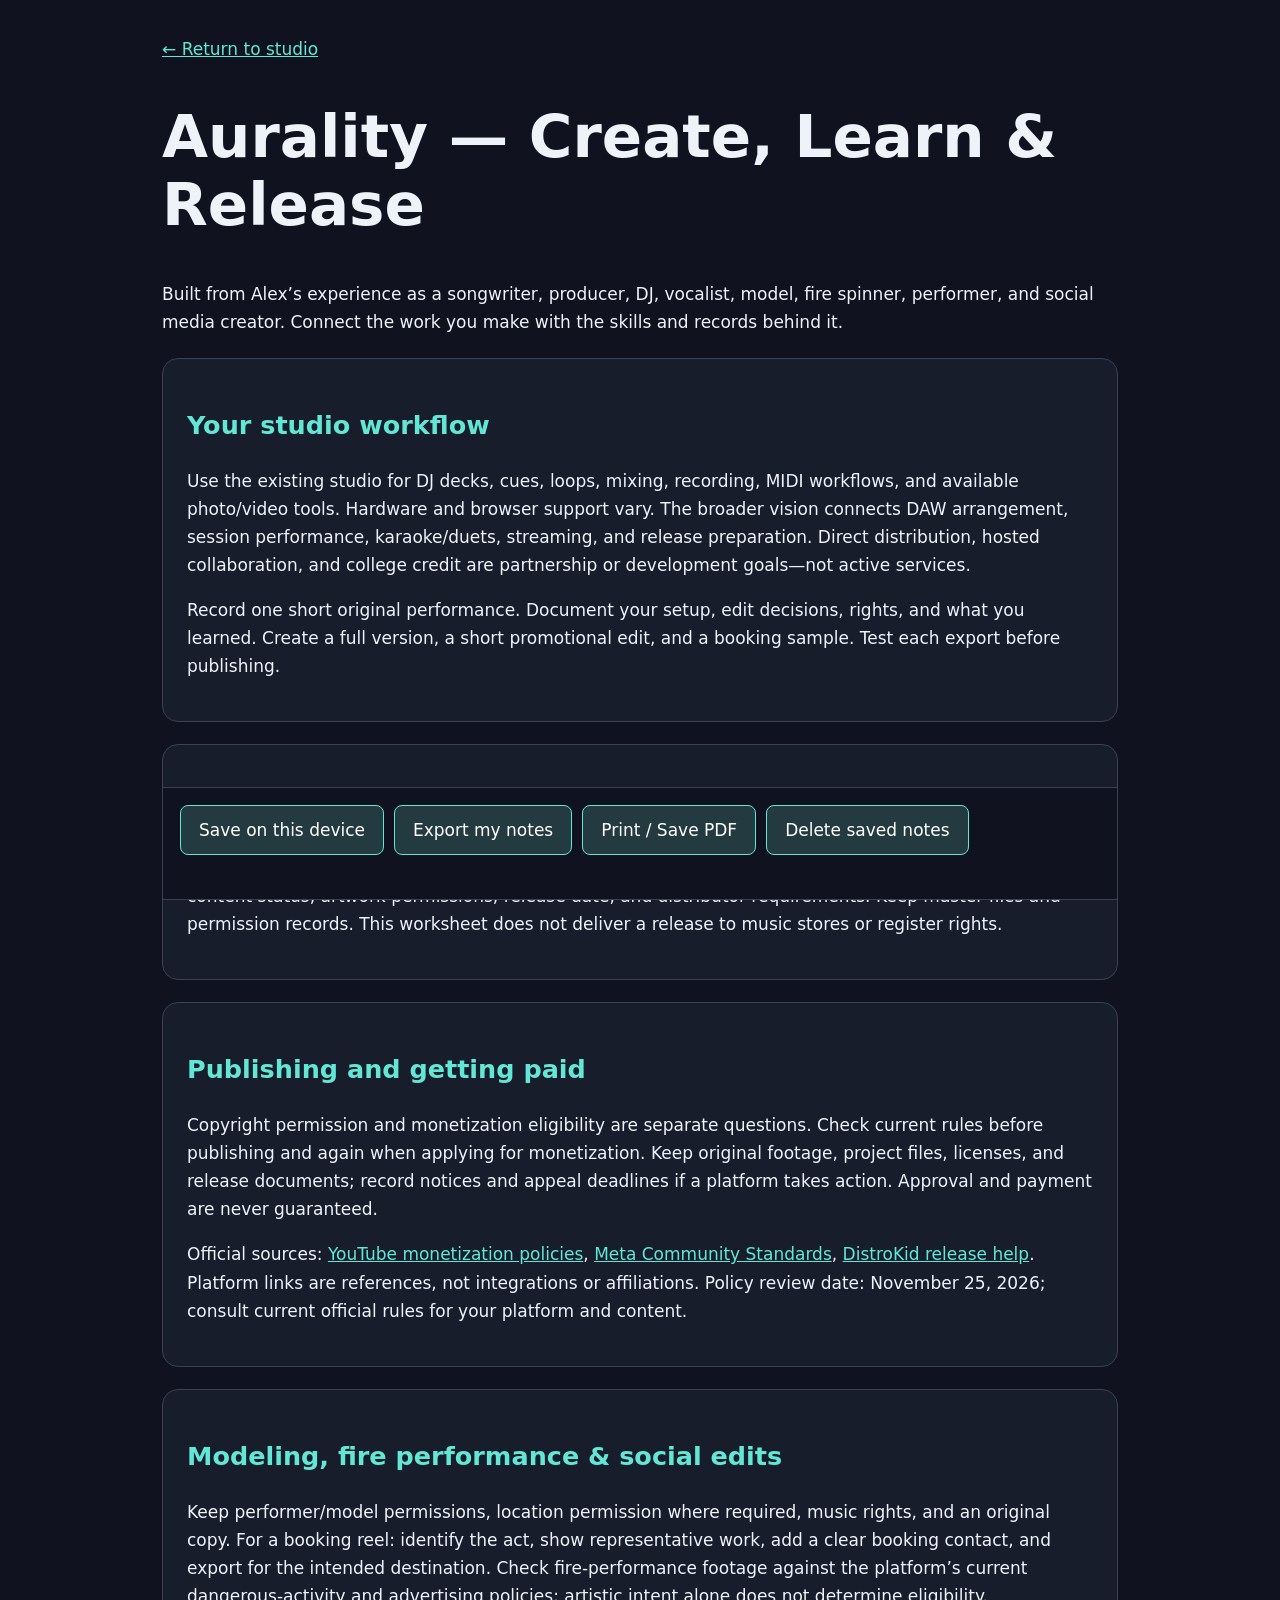
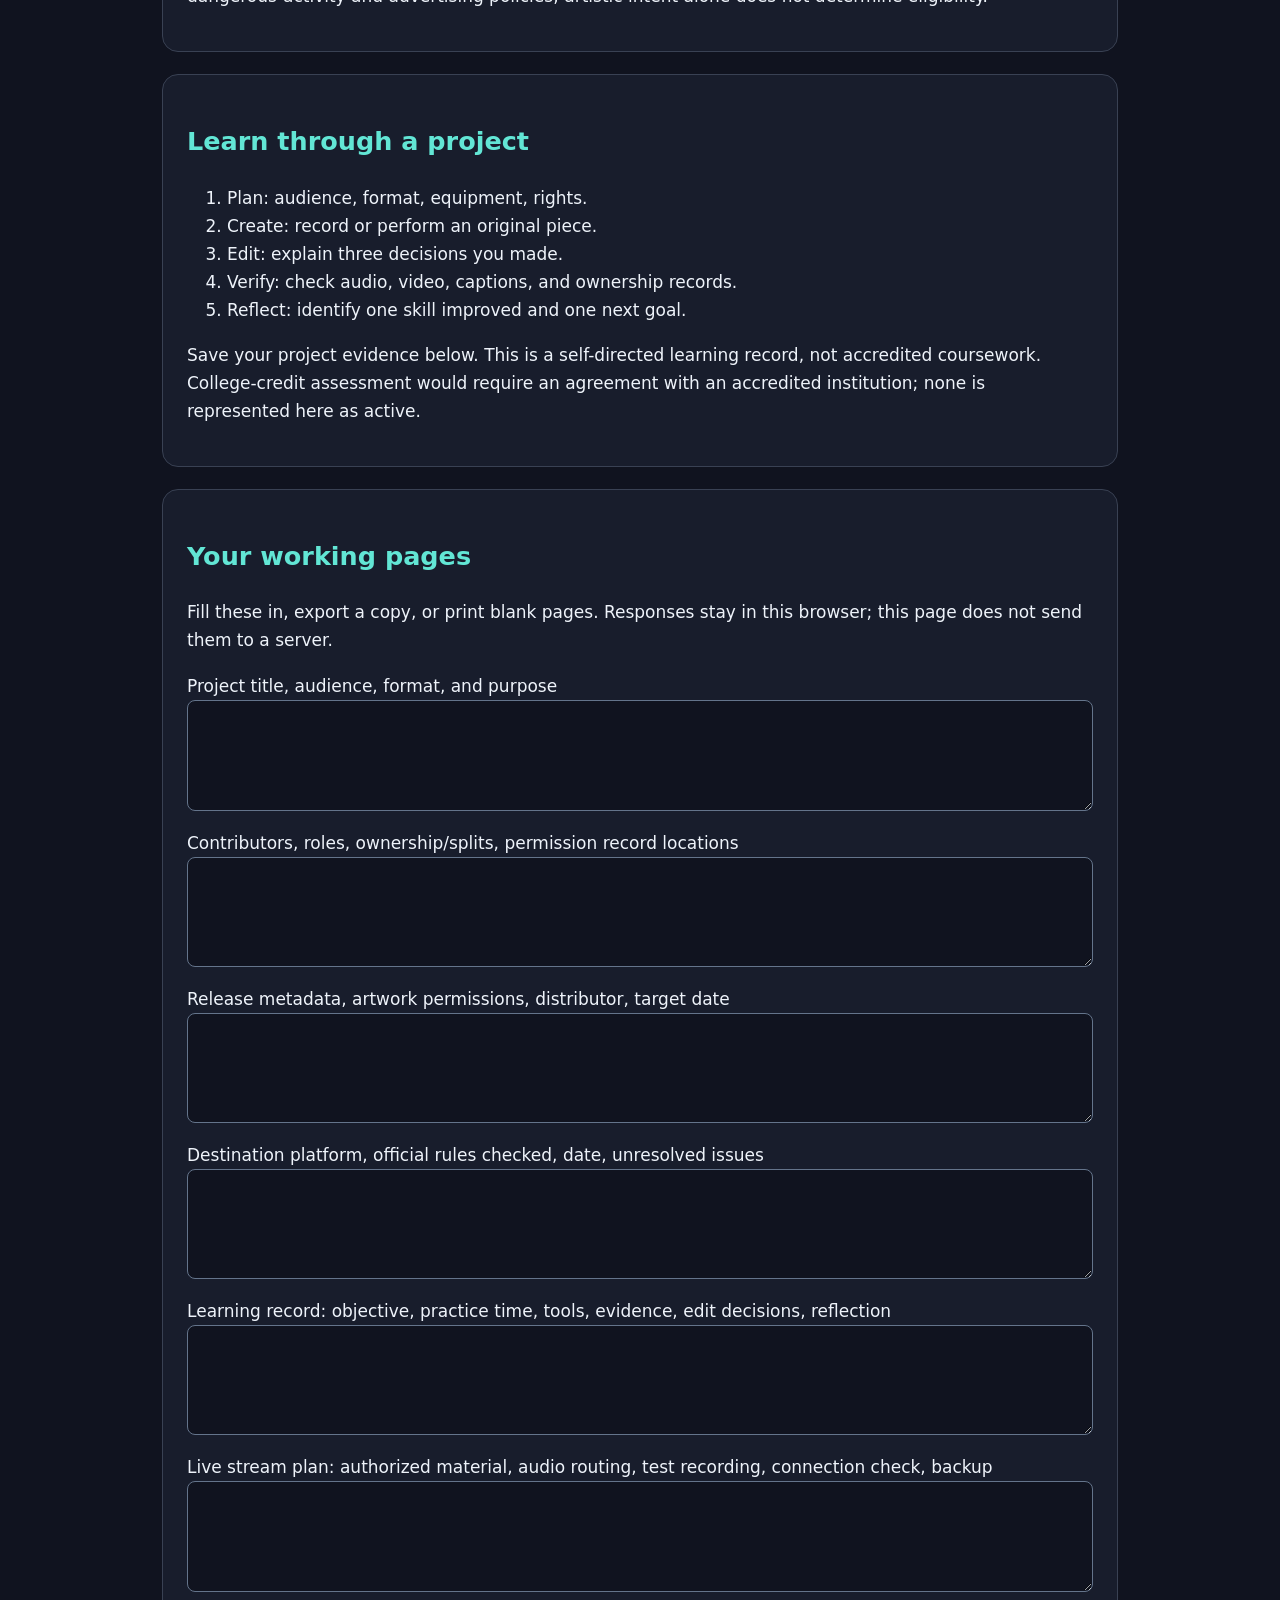
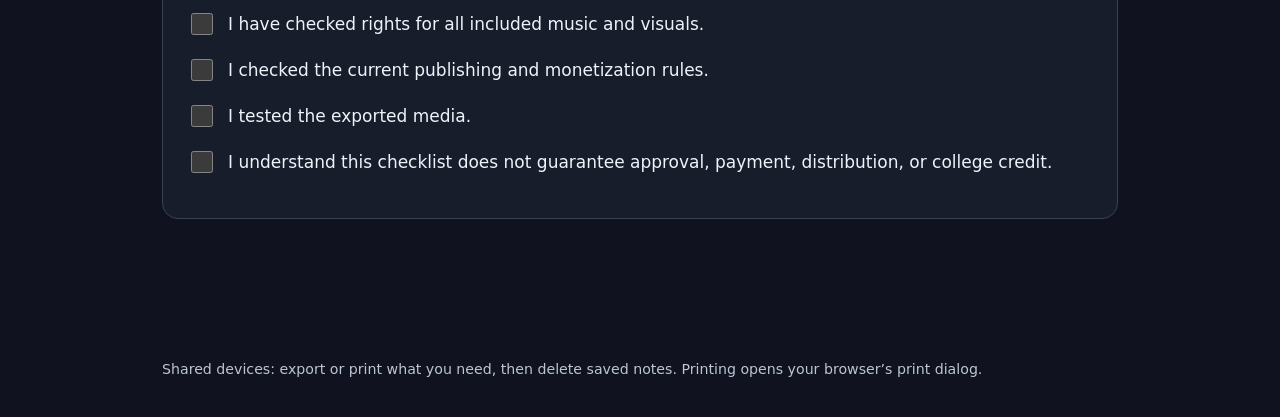
==== creator-hub.html @ c56d549f "Add practical learning, reflection and production resources with transparent feature limits" ====
<!doctype html><html lang="en"><head><meta charset="utf-8"><meta name="viewport" content="width=device-width,initial-scale=1"><title>Aurality — Create, Learn &amp; Release</title><style>
:root{color-scheme:dark;font:17px/1.65 system-ui;background:#10131f;color:#eef3fa}*{box-sizing:border-box}body{margin:0}main{max-width:1000px;margin:auto;padding:35px 22px}a{color:#62e6d5}h1{font-size:clamp(2rem,6vw,3.5rem);line-height:1.15}h2{color:#62e6d5}section{border:1px solid #394153;border-radius:16px;padding:24px;margin:22px 0;background:#181d2c}label{display:block;margin:18px 0}textarea{display:block;width:100%;padding:12px;font:inherit;color:inherit;background:#10131f;border:1px solid #64748b;border-radius:8px}button{font:inherit;padding:10px 18px;border-radius:8px;border:1px solid #62e6d5;background:#233b40;color:white;cursor:pointer;margin:5px}button:focus-visible,a:focus-visible,input:focus-visible,textarea:focus-visible{outline:3px solid #ffbf69;outline-offset:3px}.check{display:flex;gap:12px;align-items:flex-start}input[type=checkbox]{width:22px;height:22px;flex-shrink:0}small{color:#bbc5d6}.actions{position:sticky;bottom:0;padding:12px;background:#10131f;border:1px solid #394153}#status{min-height:1.6em} @media print{ :root{color-scheme:light;background:white;color:black;font-size:11pt}main{padding:0}section{background:white;border:1px solid #aaa;break-inside:avoid}h2,a{color:black}.actions,nav{display:none}textarea{color:black;background:white;border:1px solid #aaa;min-height:100px;height:auto}small{color:#333}a::after{content:' (' attr(href) ')';overflow-wrap:anywhere}}
</style></head><body><main><nav><a href="/">← Return to studio</a></nav><h1>Aurality — Create, Learn &amp; Release</h1><p>Built from Alex’s experience as a songwriter, producer, DJ, vocalist, model, fire spinner, performer, and social media creator. Connect the work you make with the skills and records behind it.</p><section><h2>Your studio workflow</h2><p>Use the existing studio for DJ decks, cues, loops, mixing, recording, MIDI workflows, and available photo/video tools. Hardware and browser support vary. The broader vision connects DAW arrangement, session performance, karaoke/duets, streaming, and release preparation. Direct distribution, hosted collaboration, and college credit are partnership or development goals—not active services.</p><p>Record one short original performance. Document your setup, edit decisions, rights, and what you learned. Create a full version, a short promotional edit, and a booking sample. Test each export before publishing.</p></section><section><h2>Release preparation checklist</h2><p>Record the title, artist names, writers, producer credits, ownership and splits, recording version, explicit-content status, artwork permissions, release date, and distributor requirements. Keep master files and permission records. This worksheet does not deliver a release to music stores or register rights.</p></section><section><h2>Publishing and getting paid</h2><p>Copyright permission and monetization eligibility are separate questions. Check current rules before publishing and again when applying for monetization. Keep original footage, project files, licenses, and release documents; record notices and appeal deadlines if a platform takes action. Approval and payment are never guaranteed.</p><p>Official sources: <a href="https://support.google.com/youtube/answer/1311392">YouTube monetization policies</a>, <a href="https://transparency.meta.com/policies/community-standards/">Meta Community Standards</a>, <a href="https://support.distrokid.com/">DistroKid release help</a>. Platform links are references, not integrations or affiliations. Policy review date: November 25, 2026; consult current official rules for your platform and content.</p></section><section><h2>Modeling, fire performance &amp; social edits</h2><p>Keep performer/model permissions, location permission where required, music rights, and an original copy. For a booking reel: identify the act, show representative work, add a clear booking contact, and export for the intended destination. Check fire-performance footage against the platform’s current dangerous-activity and advertising policies; artistic intent alone does not determine eligibility.</p></section><section><h2>Learn through a project</h2><ol><li>Plan: audience, format, equipment, rights.</li><li>Create: record or perform an original piece.</li><li>Edit: explain three decisions you made.</li><li>Verify: check audio, video, captions, and ownership records.</li><li>Reflect: identify one skill improved and one next goal.</li></ol><p>Save your project evidence below. This is a self-directed learning record, not accredited coursework. College-credit assessment would require an agreement with an accredited institution; none is represented here as active.</p></section><form id="planner"><section><h2>Your working pages</h2><p>Fill these in, export a copy, or print blank pages. Responses stay in this browser; this page does not send them to a server.</p><label>Project title, audience, format, and purpose<textarea name="project" rows="3"></textarea></label><label>Contributors, roles, ownership/splits, permission record locations<textarea name="credits" rows="3"></textarea></label><label>Release metadata, artwork permissions, distributor, target date<textarea name="release" rows="3"></textarea></label><label>Destination platform, official rules checked, date, unresolved issues<textarea name="platform" rows="3"></textarea></label><label>Learning record: objective, practice time, tools, evidence, edit decisions, reflection<textarea name="learning" rows="3"></textarea></label><label>Live stream plan: authorized material, audio routing, test recording, connection check, backup<textarea name="stream" rows="3"></textarea></label> <label class="check"><input type="checkbox" name="check0"> I have checked rights for all included music and visuals.</label><label class="check"><input type="checkbox" name="check1"> I checked the current publishing and monetization rules.</label><label class="check"><input type="checkbox" name="check2"> I tested the exported media.</label><label class="check"><input type="checkbox" name="check3"> I understand this checklist does not guarantee approval, payment, distribution, or college credit.</label></section></form><div class="actions"><button id="save" type="button">Save on this device</button><button id="export" type="button">Export my notes</button><button id="print" type="button">Print / Save PDF</button><button id="clear" type="button">Delete saved notes</button><div id="status" role="status" aria-live="polite"></div></div><small>Shared devices: export or print what you need, then delete saved notes. Printing opens your browser’s print dialog.</small></main><script>
const form=document.querySelector('#planner'),status=document.querySelector('#status'),key='creator-resource:'+location.pathname;
function values(){return Object.fromEntries(Array.from(form.elements).filter(e=>e.name).map(e=>[e.name,e.type==='checkbox'?e.checked:e.value]));}
try{const saved=JSON.parse(localStorage.getItem(key)||'{}');for(const e of form.elements){if(e.name in saved){if(e.type==='checkbox')e.checked=!!saved[e.name];else e.value=saved[e.name];}}}catch{status.textContent='Saved notes could not be loaded. You can still print or export.';}
document.querySelector('#save').onclick=()=>{try{localStorage.setItem(key,JSON.stringify(values()));status.textContent='Saved on this device.';}catch{status.textContent='Device storage unavailable. Export your notes instead.';}};
document.querySelector('#export').onclick=()=>{const blob=new Blob([JSON.stringify({title:document.title,exportedAt:new Date().toISOString(),responses:values()},null,2)],{type:'application/json'});const url=URL.createObjectURL(blob),a=document.createElement('a');a.href=url;a.download='project-notes.json';a.click();setTimeout(()=>URL.revokeObjectURL(url),1000);status.textContent='Notes exported.';};
document.querySelector('#print').onclick=()=>{for(const e of form.querySelectorAll('textarea')){e.style.height='auto';e.style.height=Math.max(100,e.scrollHeight)+'px';}window.print();};
document.querySelector('#clear').onclick=()=>{if(confirm('Delete notes saved by this page on this device? Exported copies will remain.')){try{localStorage.removeItem(key);}catch{}form.reset();status.textContent='Saved notes deleted from this device.';}};
</script></body></html>
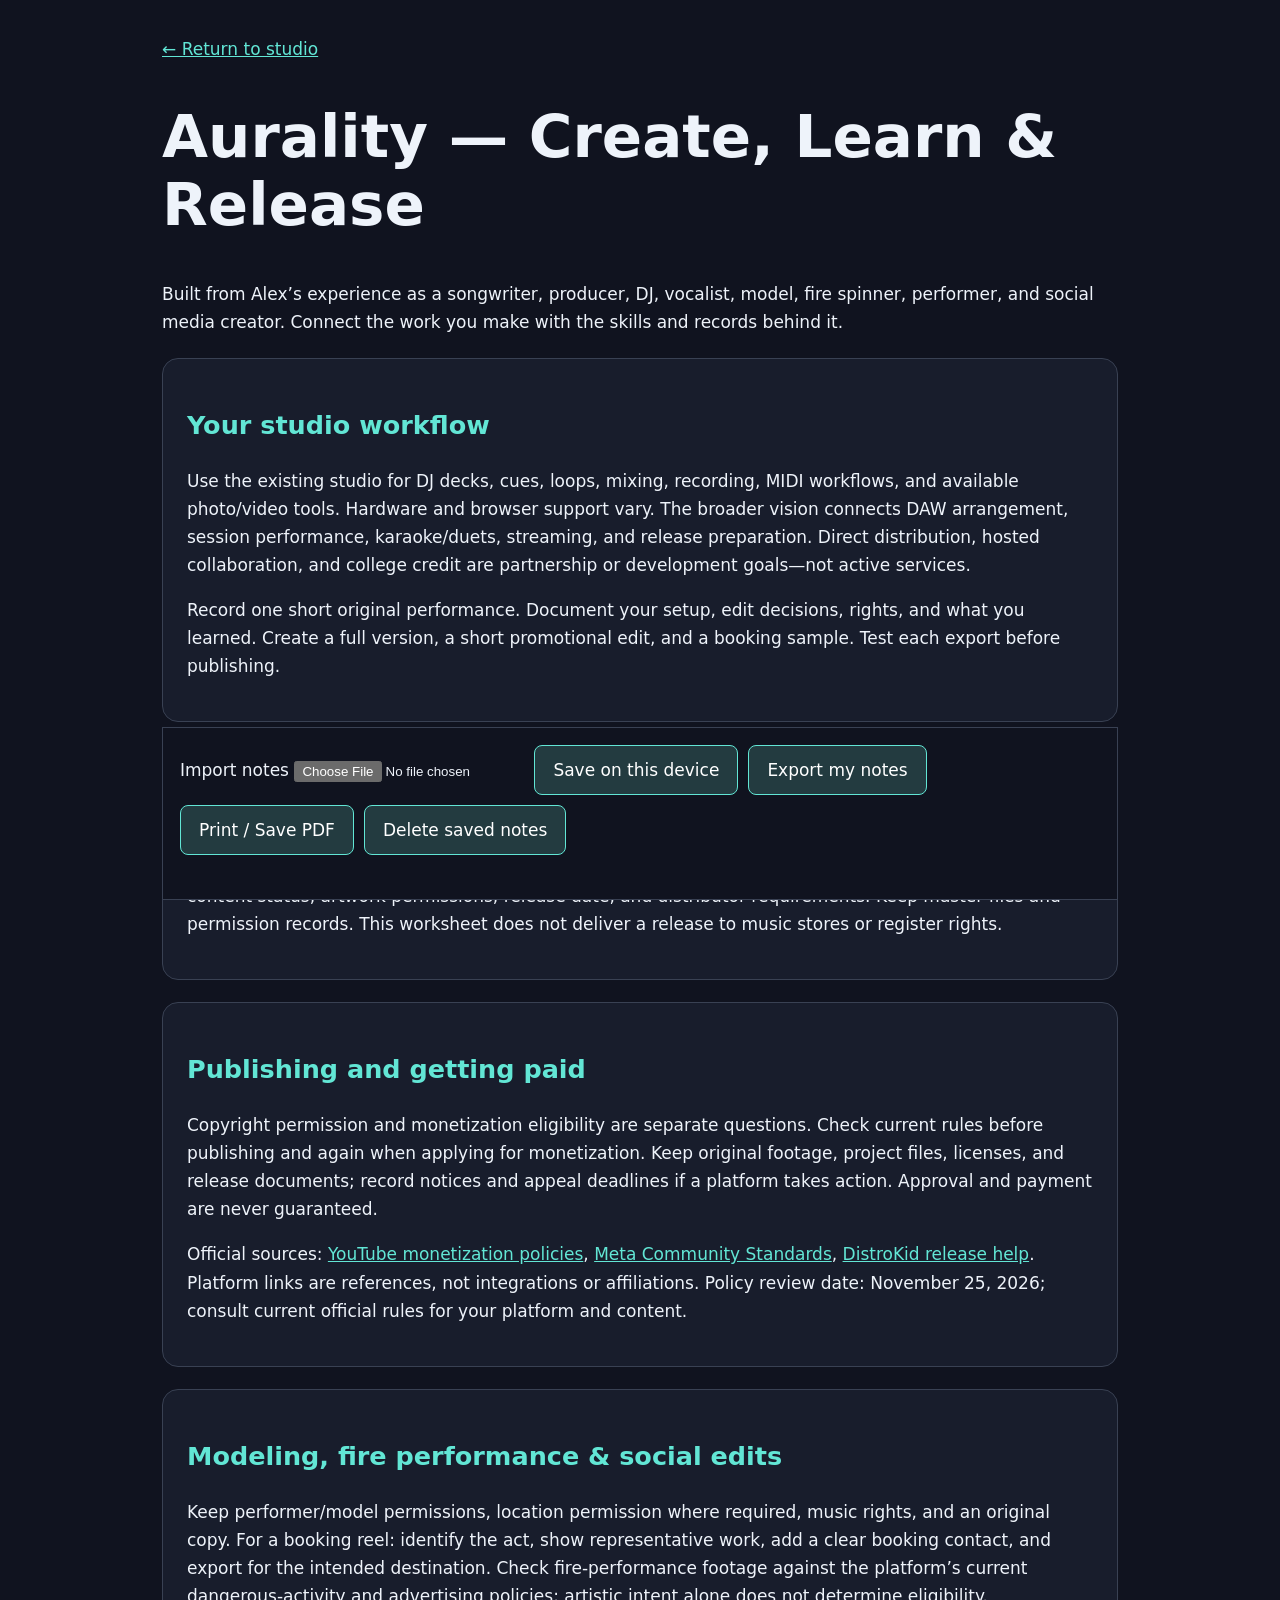
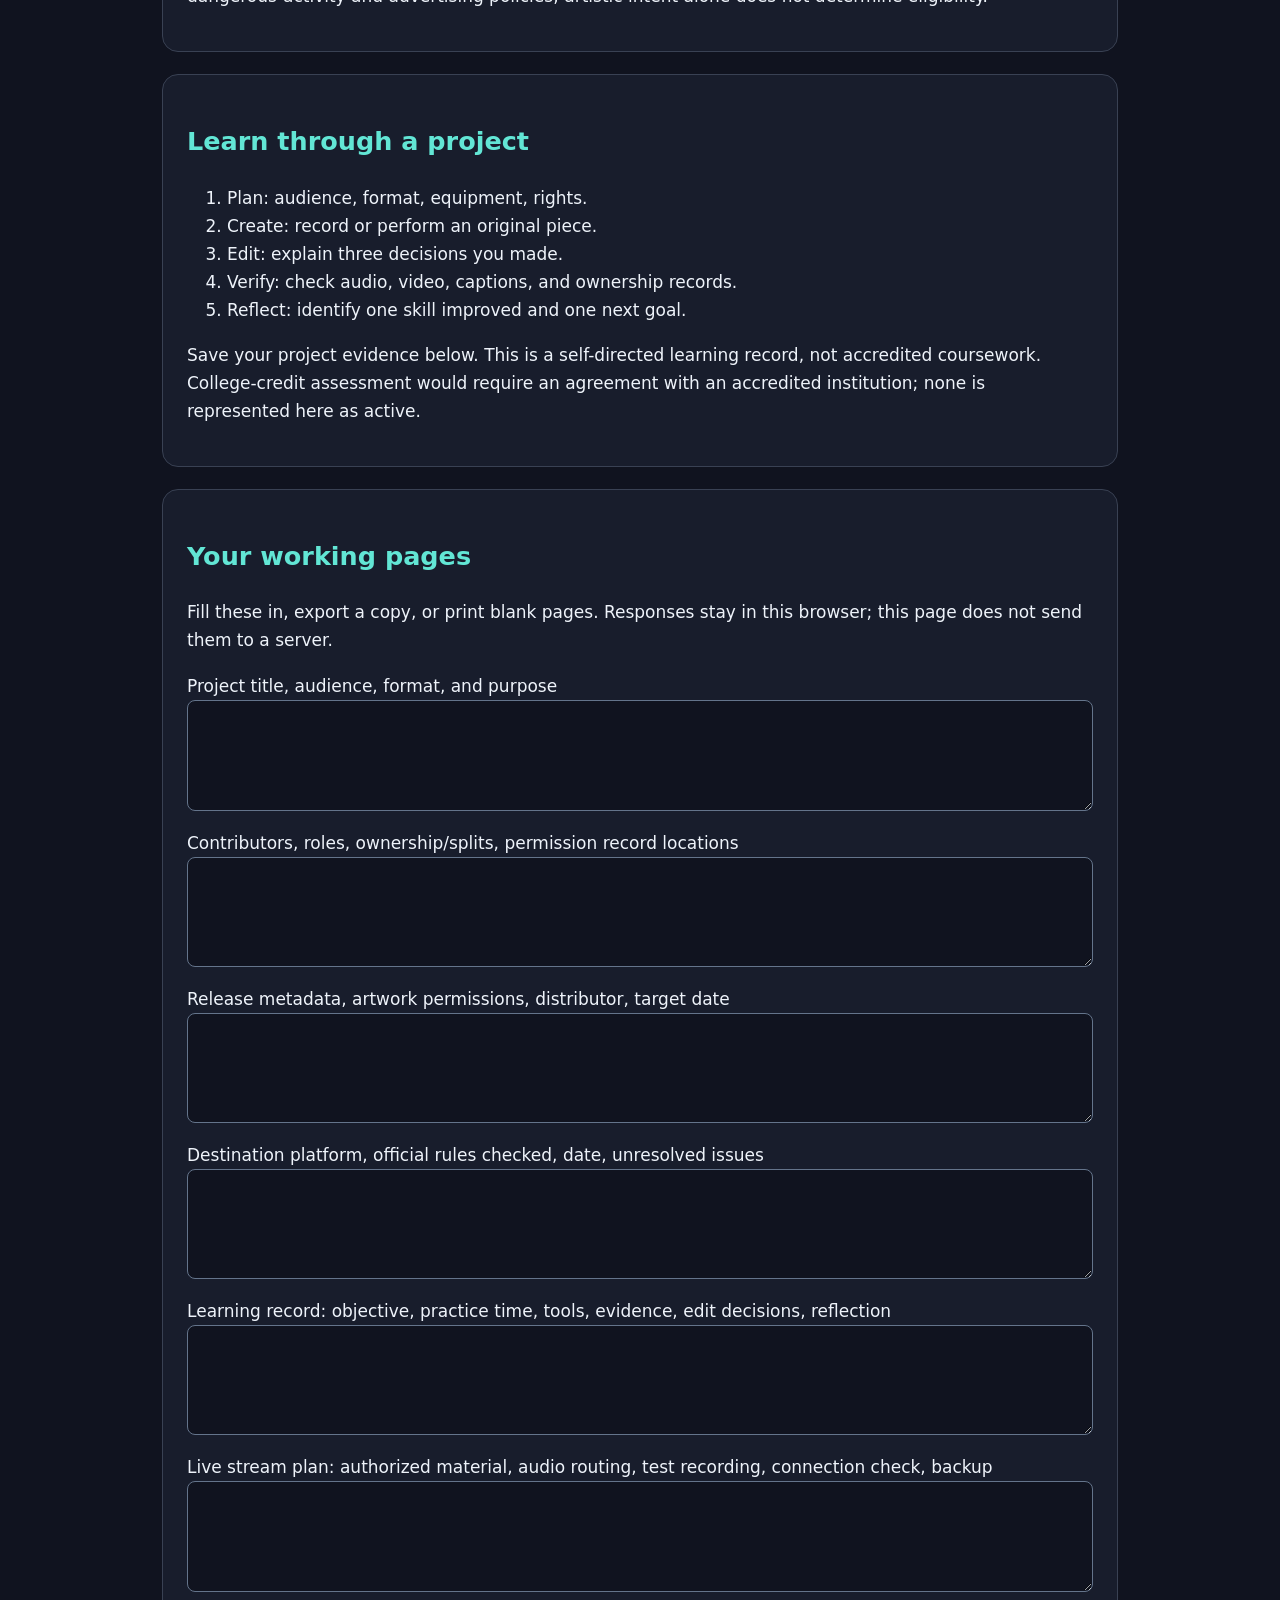
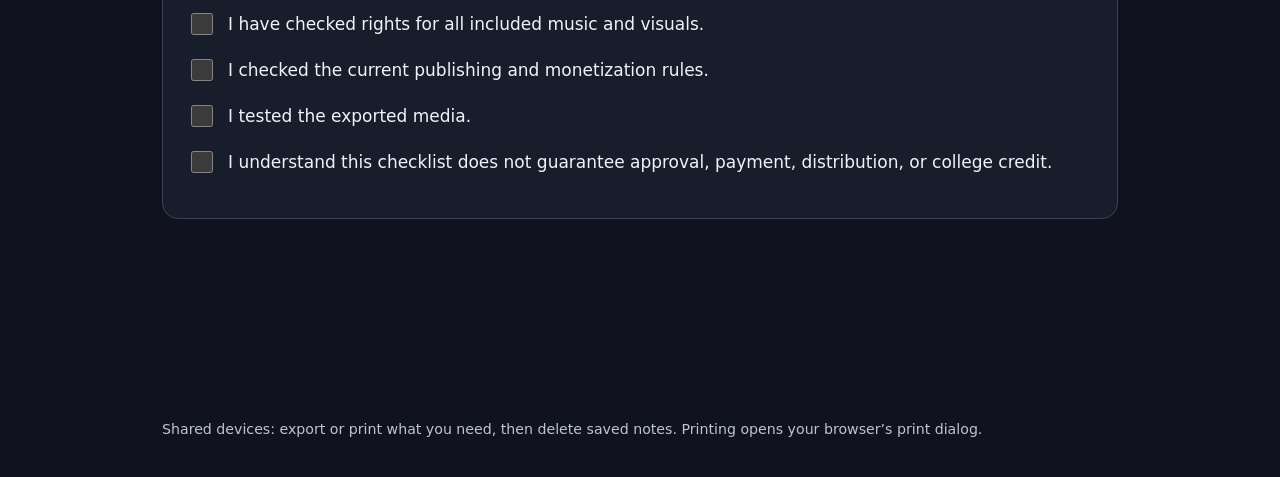
==== commit abb2841f: "Improve recording exports, private storage, GED practice and portable workbook notes" ====
--- a/creator-hub.html
+++ b/creator-hub.html
@@ -1,6 +1,6 @@
 <!doctype html><html lang="en"><head><meta charset="utf-8"><meta name="viewport" content="width=device-width,initial-scale=1"><title>Aurality — Create, Learn &amp; Release</title><style>
 :root{color-scheme:dark;font:17px/1.65 system-ui;background:#10131f;color:#eef3fa}*{box-sizing:border-box}body{margin:0}main{max-width:1000px;margin:auto;padding:35px 22px}a{color:#62e6d5}h1{font-size:clamp(2rem,6vw,3.5rem);line-height:1.15}h2{color:#62e6d5}section{border:1px solid #394153;border-radius:16px;padding:24px;margin:22px 0;background:#181d2c}label{display:block;margin:18px 0}textarea{display:block;width:100%;padding:12px;font:inherit;color:inherit;background:#10131f;border:1px solid #64748b;border-radius:8px}button{font:inherit;padding:10px 18px;border-radius:8px;border:1px solid #62e6d5;background:#233b40;color:white;cursor:pointer;margin:5px}button:focus-visible,a:focus-visible,input:focus-visible,textarea:focus-visible{outline:3px solid #ffbf69;outline-offset:3px}.check{display:flex;gap:12px;align-items:flex-start}input[type=checkbox]{width:22px;height:22px;flex-shrink:0}small{color:#bbc5d6}.actions{position:sticky;bottom:0;padding:12px;background:#10131f;border:1px solid #394153}#status{min-height:1.6em} @media print{ :root{color-scheme:light;background:white;color:black;font-size:11pt}main{padding:0}section{background:white;border:1px solid #aaa;break-inside:avoid}h2,a{color:black}.actions,nav{display:none}textarea{color:black;background:white;border:1px solid #aaa;min-height:100px;height:auto}small{color:#333}a::after{content:' (' attr(href) ')';overflow-wrap:anywhere}}
-</style></head><body><main><nav><a href="/">← Return to studio</a></nav><h1>Aurality — Create, Learn &amp; Release</h1><p>Built from Alex’s experience as a songwriter, producer, DJ, vocalist, model, fire spinner, performer, and social media creator. Connect the work you make with the skills and records behind it.</p><section><h2>Your studio workflow</h2><p>Use the existing studio for DJ decks, cues, loops, mixing, recording, MIDI workflows, and available photo/video tools. Hardware and browser support vary. The broader vision connects DAW arrangement, session performance, karaoke/duets, streaming, and release preparation. Direct distribution, hosted collaboration, and college credit are partnership or development goals—not active services.</p><p>Record one short original performance. Document your setup, edit decisions, rights, and what you learned. Create a full version, a short promotional edit, and a booking sample. Test each export before publishing.</p></section><section><h2>Release preparation checklist</h2><p>Record the title, artist names, writers, producer credits, ownership and splits, recording version, explicit-content status, artwork permissions, release date, and distributor requirements. Keep master files and permission records. This worksheet does not deliver a release to music stores or register rights.</p></section><section><h2>Publishing and getting paid</h2><p>Copyright permission and monetization eligibility are separate questions. Check current rules before publishing and again when applying for monetization. Keep original footage, project files, licenses, and release documents; record notices and appeal deadlines if a platform takes action. Approval and payment are never guaranteed.</p><p>Official sources: <a href="https://support.google.com/youtube/answer/1311392">YouTube monetization policies</a>, <a href="https://transparency.meta.com/policies/community-standards/">Meta Community Standards</a>, <a href="https://support.distrokid.com/">DistroKid release help</a>. Platform links are references, not integrations or affiliations. Policy review date: November 25, 2026; consult current official rules for your platform and content.</p></section><section><h2>Modeling, fire performance &amp; social edits</h2><p>Keep performer/model permissions, location permission where required, music rights, and an original copy. For a booking reel: identify the act, show representative work, add a clear booking contact, and export for the intended destination. Check fire-performance footage against the platform’s current dangerous-activity and advertising policies; artistic intent alone does not determine eligibility.</p></section><section><h2>Learn through a project</h2><ol><li>Plan: audience, format, equipment, rights.</li><li>Create: record or perform an original piece.</li><li>Edit: explain three decisions you made.</li><li>Verify: check audio, video, captions, and ownership records.</li><li>Reflect: identify one skill improved and one next goal.</li></ol><p>Save your project evidence below. This is a self-directed learning record, not accredited coursework. College-credit assessment would require an agreement with an accredited institution; none is represented here as active.</p></section><form id="planner"><section><h2>Your working pages</h2><p>Fill these in, export a copy, or print blank pages. Responses stay in this browser; this page does not send them to a server.</p><label>Project title, audience, format, and purpose<textarea name="project" rows="3"></textarea></label><label>Contributors, roles, ownership/splits, permission record locations<textarea name="credits" rows="3"></textarea></label><label>Release metadata, artwork permissions, distributor, target date<textarea name="release" rows="3"></textarea></label><label>Destination platform, official rules checked, date, unresolved issues<textarea name="platform" rows="3"></textarea></label><label>Learning record: objective, practice time, tools, evidence, edit decisions, reflection<textarea name="learning" rows="3"></textarea></label><label>Live stream plan: authorized material, audio routing, test recording, connection check, backup<textarea name="stream" rows="3"></textarea></label> <label class="check"><input type="checkbox" name="check0"> I have checked rights for all included music and visuals.</label><label class="check"><input type="checkbox" name="check1"> I checked the current publishing and monetization rules.</label><label class="check"><input type="checkbox" name="check2"> I tested the exported media.</label><label class="check"><input type="checkbox" name="check3"> I understand this checklist does not guarantee approval, payment, distribution, or college credit.</label></section></form><div class="actions"><button id="save" type="button">Save on this device</button><button id="export" type="button">Export my notes</button><button id="print" type="button">Print / Save PDF</button><button id="clear" type="button">Delete saved notes</button><div id="status" role="status" aria-live="polite"></div></div><small>Shared devices: export or print what you need, then delete saved notes. Printing opens your browser’s print dialog.</small></main><script>
+</style></head><body><main><nav><a href="/">← Return to studio</a></nav><h1>Aurality — Create, Learn &amp; Release</h1><p>Built from Alex’s experience as a songwriter, producer, DJ, vocalist, model, fire spinner, performer, and social media creator. Connect the work you make with the skills and records behind it.</p><section><h2>Your studio workflow</h2><p>Use the existing studio for DJ decks, cues, loops, mixing, recording, MIDI workflows, and available photo/video tools. Hardware and browser support vary. The broader vision connects DAW arrangement, session performance, karaoke/duets, streaming, and release preparation. Direct distribution, hosted collaboration, and college credit are partnership or development goals—not active services.</p><p>Record one short original performance. Document your setup, edit decisions, rights, and what you learned. Create a full version, a short promotional edit, and a booking sample. Test each export before publishing.</p></section><section><h2>Release preparation checklist</h2><p>Record the title, artist names, writers, producer credits, ownership and splits, recording version, explicit-content status, artwork permissions, release date, and distributor requirements. Keep master files and permission records. This worksheet does not deliver a release to music stores or register rights.</p></section><section><h2>Publishing and getting paid</h2><p>Copyright permission and monetization eligibility are separate questions. Check current rules before publishing and again when applying for monetization. Keep original footage, project files, licenses, and release documents; record notices and appeal deadlines if a platform takes action. Approval and payment are never guaranteed.</p><p>Official sources: <a href="https://support.google.com/youtube/answer/1311392">YouTube monetization policies</a>, <a href="https://transparency.meta.com/policies/community-standards/">Meta Community Standards</a>, <a href="https://support.distrokid.com/">DistroKid release help</a>. Platform links are references, not integrations or affiliations. Policy review date: November 25, 2026; consult current official rules for your platform and content.</p></section><section><h2>Modeling, fire performance &amp; social edits</h2><p>Keep performer/model permissions, location permission where required, music rights, and an original copy. For a booking reel: identify the act, show representative work, add a clear booking contact, and export for the intended destination. Check fire-performance footage against the platform’s current dangerous-activity and advertising policies; artistic intent alone does not determine eligibility.</p></section><section><h2>Learn through a project</h2><ol><li>Plan: audience, format, equipment, rights.</li><li>Create: record or perform an original piece.</li><li>Edit: explain three decisions you made.</li><li>Verify: check audio, video, captions, and ownership records.</li><li>Reflect: identify one skill improved and one next goal.</li></ol><p>Save your project evidence below. This is a self-directed learning record, not accredited coursework. College-credit assessment would require an agreement with an accredited institution; none is represented here as active.</p></section><form id="planner"><section><h2>Your working pages</h2><p>Fill these in, export a copy, or print blank pages. Responses stay in this browser; this page does not send them to a server.</p><label>Project title, audience, format, and purpose<textarea name="project" rows="3"></textarea></label><label>Contributors, roles, ownership/splits, permission record locations<textarea name="credits" rows="3"></textarea></label><label>Release metadata, artwork permissions, distributor, target date<textarea name="release" rows="3"></textarea></label><label>Destination platform, official rules checked, date, unresolved issues<textarea name="platform" rows="3"></textarea></label><label>Learning record: objective, practice time, tools, evidence, edit decisions, reflection<textarea name="learning" rows="3"></textarea></label><label>Live stream plan: authorized material, audio routing, test recording, connection check, backup<textarea name="stream" rows="3"></textarea></label> <label class="check"><input type="checkbox" name="check0"> I have checked rights for all included music and visuals.</label><label class="check"><input type="checkbox" name="check1"> I checked the current publishing and monetization rules.</label><label class="check"><input type="checkbox" name="check2"> I tested the exported media.</label><label class="check"><input type="checkbox" name="check3"> I understand this checklist does not guarantee approval, payment, distribution, or college credit.</label></section></form><div class="actions"><label style="display:inline-block;margin:5px">Import notes <input id="import-notes" type="file" accept="application/json,.json" style="max-width:230px"></label><button id="save" type="button">Save on this device</button><button id="export" type="button">Export my notes</button><button id="print" type="button">Print / Save PDF</button><button id="clear" type="button">Delete saved notes</button><div id="status" role="status" aria-live="polite"></div></div><small>Shared devices: export or print what you need, then delete saved notes. Printing opens your browser’s print dialog.</small></main><script>
 const form=document.querySelector('#planner'),status=document.querySelector('#status'),key='creator-resource:'+location.pathname;
 function values(){return Object.fromEntries(Array.from(form.elements).filter(e=>e.name).map(e=>[e.name,e.type==='checkbox'?e.checked:e.value]));}
 try{const saved=JSON.parse(localStorage.getItem(key)||'{}');for(const e of form.elements){if(e.name in saved){if(e.type==='checkbox')e.checked=!!saved[e.name];else e.value=saved[e.name];}}}catch{status.textContent='Saved notes could not be loaded. You can still print or export.';}
@@ -8,4 +8,19 @@
 document.querySelector('#export').onclick=()=>{const blob=new Blob([JSON.stringify({title:document.title,exportedAt:new Date().toISOString(),responses:values()},null,2)],{type:'application/json'});const url=URL.createObjectURL(blob),a=document.createElement('a');a.href=url;a.download='project-notes.json';a.click();setTimeout(()=>URL.revokeObjectURL(url),1000);status.textContent='Notes exported.';};
 document.querySelector('#print').onclick=()=>{for(const e of form.querySelectorAll('textarea')){e.style.height='auto';e.style.height=Math.max(100,e.scrollHeight)+'px';}window.print();};
 document.querySelector('#clear').onclick=()=>{if(confirm('Delete notes saved by this page on this device? Exported copies will remain.')){try{localStorage.removeItem(key);}catch{}form.reset();status.textContent='Saved notes deleted from this device.';}};
+
+document.querySelector('#import-notes').onchange=async(event)=>{
+ const file=event.target.files?.[0];if(!file)return;
+ try{
+  if(file.size>250000)throw new Error('This file is too large. Choose a notes export under 250 KB.');
+  const raw=await new Promise((resolve,reject)=>{const reader=new FileReader();reader.onload=()=>resolve(reader.result);reader.onerror=()=>reject(new Error('File could not be read.'));reader.readAsText(file);});
+  const data=JSON.parse(raw);
+  if(!data||data.title!==document.title||!data.responses||Array.isArray(data.responses)||typeof data.responses!=='object')throw new Error('Choose an export from this same workbook.');
+  const fields=Array.from(form.elements).filter(e=>e.name);
+  for(const e of fields){if(!Object.prototype.hasOwnProperty.call(data.responses,e.name))continue;const value=data.responses[e.name];if(e.type==='checkbox'?typeof value!=='boolean':typeof value!=='string'||value.length>50000)throw new Error('This export contains invalid response values.');}
+  for(const e of fields){if(Object.prototype.hasOwnProperty.call(data.responses,e.name)){if(e.type==='checkbox')e.checked=data.responses[e.name];else e.value=data.responses[e.name];}}
+  status.textContent='Notes imported. Review them, then choose Save on this device if you want to keep them here.';
+ }catch(error){status.textContent=error instanceof Error?error.message:'Could not import this file.';}
+ event.target.value='';
+};
 </script></body></html>
